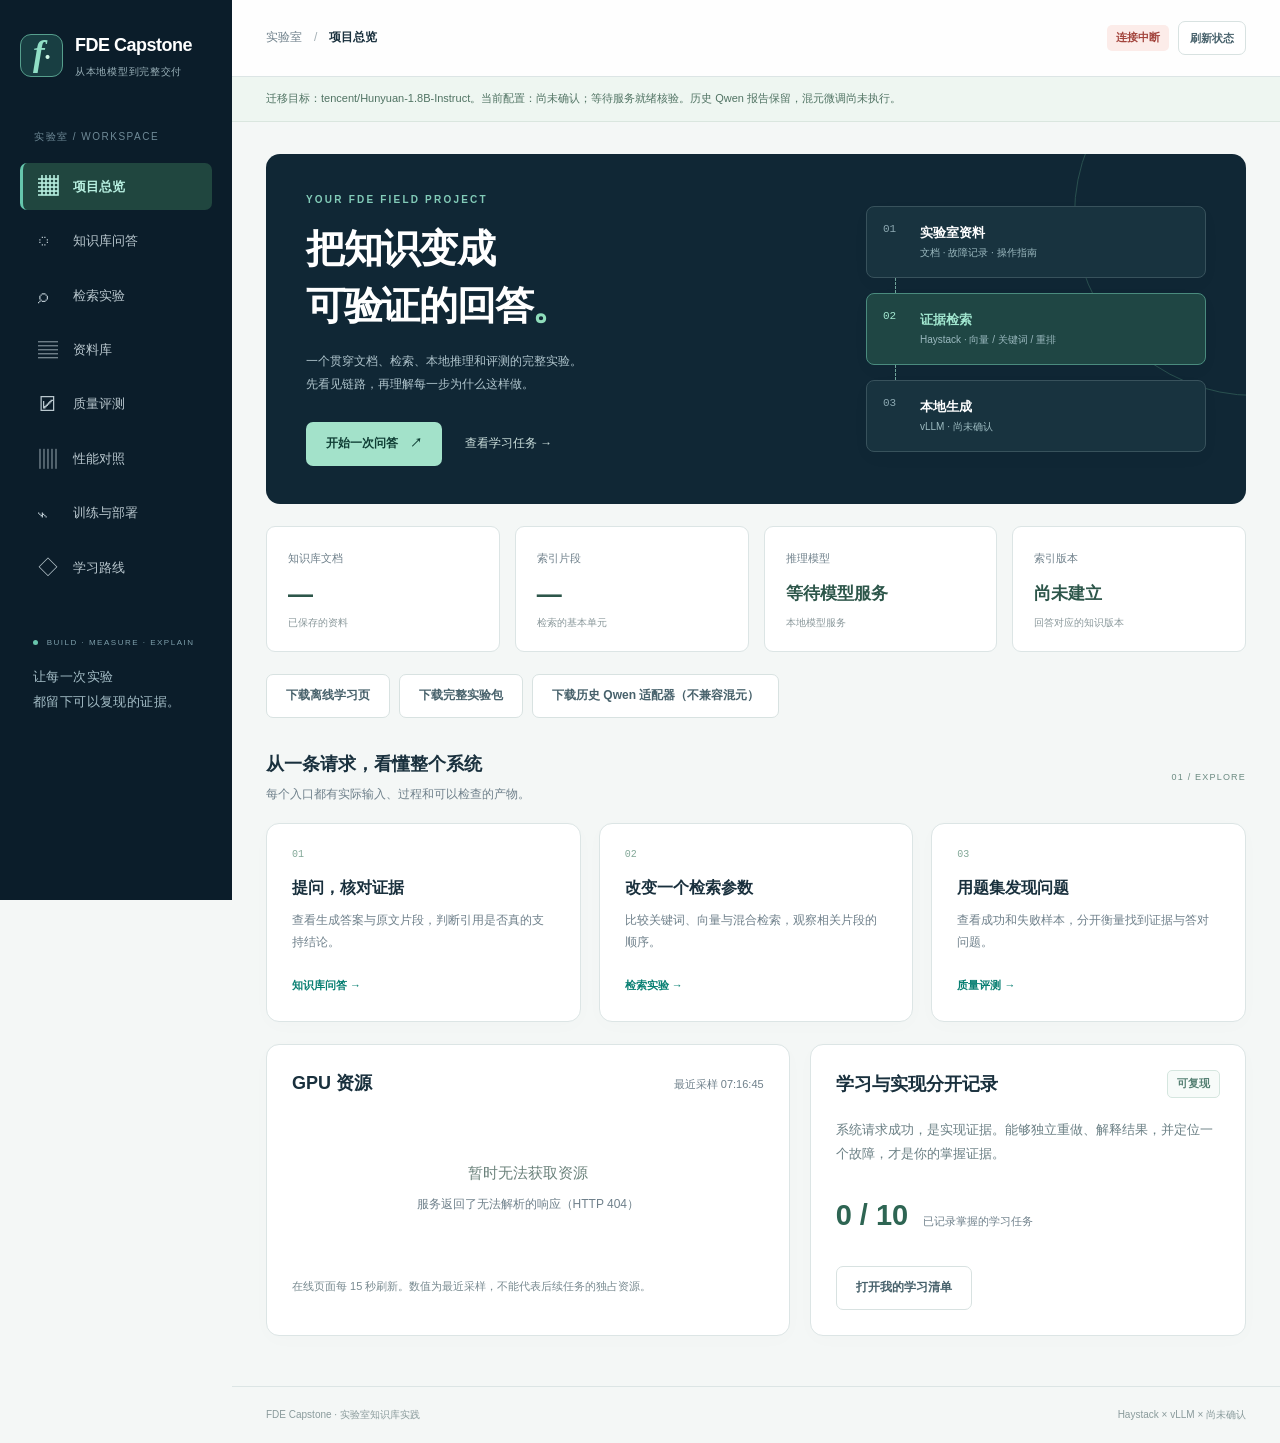
==== web/index.html @ 10b070ad "Add Hunyuan FDE learning lab, offline demo and CPU checks" ====
<!doctype html>
<html lang="zh-CN">
<head>
  <meta charset="utf-8">
  <meta name="viewport" content="width=device-width, initial-scale=1">
  <meta name="theme-color" content="#102735">
  <meta name="description" content="围绕实验室知识库，完成检索、推理、评测与交付的 FDE 实践工作台。">
  <title>FDE Capstone · 实验室知识库</title>
  <link rel="stylesheet" href="styles.css">
</head>
<body>
  <a class="skip-link" href="#main">跳转到内容</a>
  <aside class="sidebar">
    <a class="brand" href="#overview" aria-label="FDE Capstone 首页"><span class="brand-mark">f<span>·</span></span><span>FDE Capstone<small>从本地模型到完整交付</small></span></a>
    <div class="nav-caption">实验室 / WORKSPACE</div>
    <nav aria-label="主导航">
      <a href="#overview" data-view="overview"><span aria-hidden="true">▦</span>项目总览</a>
      <a href="#ask" data-view="ask"><span aria-hidden="true">◌</span>知识库问答</a>
      <a href="#retrieve" data-view="retrieve"><span aria-hidden="true">⌕</span>检索实验</a>
      <a href="#documents" data-view="documents"><span aria-hidden="true">▤</span>资料库</a>
      <a href="#evaluation" data-view="evaluation"><span aria-hidden="true">☑</span>质量评测</a>
      <a href="#performance" data-view="performance"><span aria-hidden="true">▥</span>性能对照</a>
      <a href="#training" data-view="training"><span aria-hidden="true">⌁</span>训练与部署</a>
      <a href="#learn" data-view="learn"><span aria-hidden="true">◇</span>学习路线</a>
    </nav>
    <div class="sidebar-note"><span class="small-dot"></span> BUILD · MEASURE · EXPLAIN<p>让每一次实验<br>都留下可以复现的证据。</p></div>
    
  </aside>
  <div class="shell">
    <header class="topbar"><div><span class="muted">实验室</span><span class="divider">/</span><strong id="page-name">项目总览</strong></div><div class="top-actions"><span id="connection-status" class="badge neutral">正在连接</span><button id="refresh-status" class="button small secondary" type="button">刷新状态</button></div></header>
    <div id="offline-banner" class="offline-banner" hidden>公开教学演示 · 可阅读课程、17份资料和50道评测题；示例问答为教学构造。真实GPU实验需在自己的服务器部署。</div>
    <div id="migration-notice" class="migration-banner" role="note">在线模型迁移目标：腾讯混元 1.8B。当前加载状态以服务器采样为准；公开包仅保留历史 Qwen 源码，混元微调尚未执行。</div>
    <div id="global-message" class="global-message" role="status" hidden></div>
    <main id="main" tabindex="-1">
      <section class="view" id="view-overview" aria-labelledby="overview-title">
        <div class="hero"><div><div class="eyebrow">YOUR FDE FIELD PROJECT</div><h1 id="overview-title">把知识变成<br>可验证的回答<span>。</span></h1><p>一个贯穿文档、检索、本地推理和评测的完整实验。<br>先看见链路，再理解每一步为什么这样做。</p><div class="hero-actions"><a class="button light" href="#ask">开始一次问答 <span>↗</span></a><a href="#learn" class="text-link">查看学习任务 →</a></div></div><div class="pipeline-art" aria-label="文档经过检索、模型生成得到带引用的回答"><div class="pipeline-node"><span>01</span><b>实验室资料</b><small>文档 · 故障记录 · 操作指南</small></div><div class="pipeline-line"></div><div class="pipeline-node active"><span>02</span><b>证据检索</b><small>Haystack · 向量 / 关键词 / 重排</small></div><div class="pipeline-line"></div><div class="pipeline-node"><span>03</span><b>本地生成</b><small id="pipeline-model-name">vLLM · 当前模型以采样为准</small></div></div></div>
        <div id="overview-metrics" class="metrics four"></div><div class="button-row" data-online-downloads><a class="button secondary" href="/api/download/offline">下载离线学习页</a><a class="button secondary" href="/api/download/package">下载完整实验包</a><a class="button secondary" href="/api/download/adapter">下载历史 Qwen 适配器（不兼容混元）</a></div>
        <div class="section-heading"><div><h2>从一条请求，看懂整个系统</h2><p>每个入口都有实际输入、过程和可以检查的产物。</p></div><span class="mono-label">01 / EXPLORE</span></div>
        <div class="feature-grid"><a class="card feature" href="#ask"><span class="feature-index">01</span><h3>提问，核对证据</h3><p>查看生成答案与原文片段，判断引用是否真的支持结论。</p><span class="card-link">知识库问答 →</span></a><a class="card feature" href="#retrieve"><span class="feature-index">02</span><h3>改变一个检索参数</h3><p>比较关键词、向量与混合检索，观察相关片段的顺序。</p><span class="card-link">检索实验 →</span></a><a class="card feature" href="#evaluation"><span class="feature-index">03</span><h3>用题集发现问题</h3><p>查看成功和失败样本，分开衡量找到证据与答对问题。</p><span class="card-link">质量评测 →</span></a></div>
        <div class="two-columns overview-bottom"><section class="card"><div class="card-heading"><h2>GPU 资源</h2><span id="gpu-sampled" class="subtle">等待采样</span></div><div id="gpu-list" class="gpu-list"></div><p class="footnote">在线页面每 15 秒刷新。数值为最近采样，不能代表后续任务的独占资源。</p></section><section class="card"><div class="card-heading"><h2>学习与实现分开记录</h2><span class="badge outline">可复现</span></div><p class="body-copy">系统请求成功，是实现证据。能够独立重做、解释结果，并定位一个故障，才是你的掌握证据。</p><div class="learning-summary"><strong id="learning-completed">0 / 10</strong><span>已记录掌握的学习任务</span></div><a href="#learn" class="button secondary">打开我的学习清单</a></section></div>
      </section>
      <section class="view" id="view-ask" hidden aria-labelledby="ask-title"><div class="page-intro"><div class="eyebrow">GROUNDED ANSWERS</div><h1 id="ask-title">让回答有据可查</h1><p>从实验室资料中检索证据，再调用本地模型。阅读答案时，一起核对它引用的原文。</p></div><div class="workspace-grid"><section class="card"><h2>配置问题</h2><form id="ask-form"><label for="ask-question">你想了解什么？</label><textarea id="ask-question" rows="6" maxlength="600" required>怎么判断一次 CUDA 显存不足，应该先检查什么？</textarea><div class="field-row"><div><label for="ask-mode">检索方式</label><select id="ask-mode"><option value="hybrid">混合检索</option><option value="dense">向量检索</option><option value="bm25">关键词 BM25</option></select></div><div><label for="ask-top-k">返回片段数</label><input id="ask-top-k" type="number" min="1" max="8" value="5" required></div></div><label class="check-row"><input id="ask-rerank" type="checkbox">启用重排</label><label class="check-row"><input id="ask-structured" type="checkbox" checked>结构化输出约束（默认开启）</label><p class="footnote">约束 JSON 结构，并明确 supported 表示有资料依据。格式有效仍需核查答案内容。</p><button class="button primary full" type="submit" data-online>检索并生成回答</button><p id="ask-message" class="form-message" role="status"></p></form><div class="hint"><b>观察什么</b><p>资料是否包含答案？引用是否支持结论？没有依据的问题，模型有没有明确说明？</p></div><div class="card-heading history-heading"><h3>最近的问答</h3><button id="refresh-history" class="button small secondary" type="button">刷新</button></div><div id="history-list" class="history-list"></div></section><section class="card result-card"><div class="card-heading"><h2>回答与证据</h2><span class="mono-label">ACTUAL RESPONSE</span></div><div id="ask-result" aria-live="polite"><div class="empty-state"><span>◌</span><h3>从一个问题开始</h3><p>结果会保留回答、引用片段、模型用量与本次索引版本。</p></div></div></section></div></section>
      <section class="view" id="view-retrieve" hidden aria-labelledby="retrieve-title"><div class="page-intro"><div class="eyebrow">RETRIEVAL WORKSPACE</div><h1 id="retrieve-title">找到答案之前，先找到证据</h1><p>固定一个问题，只改变一种检索配置。结果会留在本页，方便逐组比较。</p></div><section class="card"><form id="retrieve-form"><label for="retrieve-question">固定测试问题</label><textarea id="retrieve-question" rows="2" maxlength="600" required>模型返回 429 时，如何判断是否是并发限制？</textarea><div class="retrieval-controls"><div><label for="retrieve-mode">检索方式</label><select id="retrieve-mode"><option value="bm25">关键词 BM25</option><option value="dense">向量检索</option><option value="hybrid" selected>混合检索</option></select></div><div><label for="retrieve-top-k">返回片段数</label><input id="retrieve-top-k" type="number" min="1" max="8" value="5" required></div><label class="check-row"><input id="retrieve-rerank" type="checkbox">启用重排</label><button class="button primary" type="submit" data-online>运行一次检索</button></div><p id="retrieve-message" class="form-message" role="status"></p></form></section><div class="section-heading"><div><h2>本页对照记录</h2><p>不同检索器的分数含义可能不同，请优先比较相关性和排序。</p></div><button id="clear-retrieval" class="button secondary small" type="button">清空本页</button></div><div id="retrieval-results" class="retrieval-results"><div class="empty-state card"><h3>还没有检索记录</h3><p>试着分别运行 BM25、向量和混合检索。</p></div></div></section>
      <section class="view" id="view-documents" hidden aria-labelledby="documents-title"><div class="page-intro"><div class="eyebrow">KNOWLEDGE SOURCE</div><h1 id="documents-title">管理回答的知识来源</h1><p>保存资料后重建索引，新的内容才会进入检索。每次更新都应保留一组回归问题。</p></div><div class="workspace-grid"><section class="card"><div class="card-heading"><h2>资料列表</h2><button id="refresh-documents" class="button small secondary" type="button">刷新</button></div><div id="document-list" class="document-list"></div></section><section class="card"><h2>新增 Markdown 文档</h2><form id="document-form"><label for="document-file">从本机选择 Markdown / 文本文件</label><input id="document-file" type="file" accept=".md,.txt,text/plain,text/markdown"><label for="document-name">文件名</label><input id="document-name" placeholder="my-troubleshooting.md" pattern="[A-Za-z0-9_.-]+\.(md|txt)" required maxlength="104"><label for="document-text">资料内容</label><textarea id="document-text" rows="12" required maxlength="100000" placeholder="# 文档标题&#10;&#10;写清楚适用范围、步骤和可核对的依据。"></textarea><div class="button-row"><button class="button primary" type="submit" data-online>保存文档</button><button id="reindex" class="button secondary" type="button" data-online>重建索引</button></div><p id="document-message" class="form-message" role="status"></p></form><p class="footnote">同名文件不会覆盖。请使用新的版本文件名保存实验变体，保留原始资料作为对照。</p></section></div></section>
      <section class="view" id="view-evaluation" hidden aria-labelledby="evaluation-title"><div class="page-intro"><div class="eyebrow">EVIDENCE BEFORE CONCLUSIONS</div><h1 id="evaluation-title">一次成功，不等于一直答对</h1><p>固定题集检查检索、引用和回答。自动检查帮助定位问题，语义正确性仍需逐题阅读。</p></div><section class="card"><form id="evaluation-form"><div class="retrieval-controls"><div><label for="evaluation-split">题集</label><select id="evaluation-split"><option value="dev">开发集 · 调整配置</option><option value="test">测试集 · 最后验收</option><option value="all">全部题目</option></select></div><div><label for="evaluation-limit">本次最多题数</label><input id="evaluation-limit" type="number" min="1" max="50" value="5" required></div><button class="button primary" type="submit" data-online>开始真实评测</button><button id="cancel-evaluation" class="button secondary" type="button" hidden data-online>停止后续题目</button><button id="load-questions" class="button secondary" type="button">查看题集</button></div><p class="footnote">默认使用混合检索，关闭重排；开启重排需先做对照。用开发集调参数，测试集留作独立验收。</p><p id="evaluation-message" class="form-message" role="status"></p></form><div id="evaluation-progress" hidden><div class="progress-caption"><strong id="evaluation-progress-text">正在准备</strong><span id="evaluation-progress-count"></span></div><progress id="evaluation-progress-bar" max="1" value="0"></progress></div></section><div id="evaluation-result"></div><section id="questions-panel" class="card questions-panel" hidden><div class="card-heading"><h2>固定评测题集</h2><span id="question-count" class="badge neutral"></span></div><div id="questions-list"></div></section></section>
      <section class="view" id="view-performance" hidden aria-labelledby="performance-title"><div class="page-intro"><div class="eyebrow">MEASURE THE SYSTEM</div><h1 id="performance-title">从真实记录理解性能</h1><p>公开包不包含原始性能报告。自行运行后再保存报告，不能把 Qwen 结果当作混元性能。每份报告先核对模型、日期、精度和请求配置，再解释延迟、吞吐与显存。</p></div><div class="performance-explainer"><article class="card"><span class="mono-label">LATENCY</span><h3>首 token 延迟</h3><p>从提交请求到看到第一个生成片段。客户端与模型内部的计时范围要分开。</p></article><article class="card"><span class="mono-label">THROUGHPUT</span><h3>吞吐与并发</h3><p>并发增加可能提高总吞吐，也可能带来排队、失败与单请求变慢。</p></article><article class="card"><span class="mono-label">QUALITY</span><h3>同一条件再比较</h3><p>模型、输入、生成参数、实际 token 和服务器负载都会影响结论。</p></article></div><section class="card"><div class="card-heading"><h2>实际实验与验收证据</h2><div class="button-row"><button id="refresh-evidence" class="button secondary small" type="button">刷新记录</button><button id="export-records" class="button secondary small" type="button">导出项目记录</button></div></div><p class="footnote">此处读取服务器保存的实际报告；没有记录时保持空白。报告中的失败和未执行项一同保留。</p><div id="evidence-list"></div></section></section>
      <section class="view" id="view-training" hidden aria-labelledby="training-title"><div class="page-intro"><div class="eyebrow">TRAIN · SAVE · SERVE</div><h1 id="training-title">训练带来的改变，经得起复验吗？</h1><p>公开版保留历史 Qwen 训练源码与合成数据，不包含原始训练曲线、权重和运行记录。当前在线入口使用基座推理；混元微调尚未执行。</p></div><div class="training-flow card"><span><b>01</b>统一精度的基线</span><i>→</i><span><b>02</b>更新 LoRA 参数</span><i>→</i><span><b>03</b>保存与独立重载</span><i>→</i><span><b>04</b>vLLM 请求验证</span></div><div class="section-heading"><div><h2>工单四分类 · 历史 Qwen 训练实验</h2><p>合成教学任务；训练、验证、测试的模板家庭分离，底层故障信号仍共享。</p></div><button id="refresh-training" class="button secondary small" type="button">刷新训练证据</button></div><section class="card"><h2>让已部署的模型处理一条新工单</h2><p class="footnote">公开包不提供已验证的分类分数。复现时分别保存基线与训练结果，不把训练损失下降等同于准确率提高。当前只测试在线基座，旧 incident-triage 适配器不兼容混元。</p><form id="triage-form"><label for="triage-text">故障描述</label><textarea id="triage-text" maxlength="600" rows="3" required>启动服务时报 Address already in use，端口已经被占用。</textarea><p id="triage-compatibility" class="footnote">只允许当前基座；混元微调尚未执行。</p><label for="triage-model">请求哪个模型</label><select id="triage-model"><option value="base" selected>当前在线基座（等待读取模型）</option><option value="incident-triage" disabled>历史 Qwen 适配器 · 不兼容混元</option></select><button class="button primary" type="submit" data-online>发送真实工单请求</button><p class="footnote">只覆盖四类合成故障。输出是建议标签，不会执行命令；陌生故障可能被错误归类。</p><p id="triage-message" class="form-message" role="status"></p></form><div id="triage-result"></div></section><div id="training-reports"><div class="empty-state card"><h3>等待读取训练证据</h3><p>只有服务器已保存的曲线和测试结果会在这里出现。</p></div></div><section class="card training-reading"><h2>用这些记录学会什么</h2><div class="performance-explainer"><article><h3>先区分损失与正确率</h3><p>训练损失来自当前批次，验证损失来自独立验证集。四分类规则通过率只覆盖约定标签，不能代表通用回答能力。</p></article><article><h3>再验证产物能否复用</h3><p>重载使用新进程加载基础模型和适配器。检查测试结果是否一致，以及服务实际列出的模型和返回值。</p></article><article><h3>最后解释部署差异</h3><p>NF4 训练环境与服务环境可能采用不同精度。将训练后重载验证与 vLLM 服务冒烟验证分别记录。</p></article></div><div class="button-row"><a class="button secondary" href="#learn">记录我的掌握证据</a></div><p class="footnote">本页仅在自行部署并保存报告后展示真实产物；适配器不能直接加载到混元。历史脚本需匹配 Qwen 基座与独立训练环境才可重跑。离线查看不会重新训练。</p></section></section>
      <section class="view" id="view-learn" hidden aria-labelledby="learn-title"><div class="page-intro"><div class="eyebrow">LEARN BY REPRODUCING</div><h1 id="learn-title">把项目变成你的能力</h1><p>每次只做一个实验。先预测，再运行，最后用自己的话解释结果。</p></div><div class="learning-toolbar card"><div><strong id="learning-progress-text">0 / 10 项已记录掌握</strong><p class="footnote">勾选代表你的自我记录。进度只保存在当前浏览器，换设备前请导出。</p></div><div class="button-row"><button id="export-learning" class="button secondary" type="button">导出学习记录</button><label class="button secondary import-label">导入记录<input id="import-learning" type="file" accept="application/json,.json" hidden></label></div></div><div id="lesson-list"></div></section>
    </main>
    <footer><span>FDE Capstone · 实验室知识库实践</span><span id="footer-mode">Haystack × vLLM × 当前模型</span></footer>
  </div>
  <script src="lessons.js"></script>
  <script src="app.js"></script>
</body>
</html>
---- web/styles.css ----
:root{color-scheme:light;--navy:#102735;--navy-dark:#0b1d2a;--ink:#19303d;--muted:#6f808b;--green:#087f72;--green-light:#e6f4ef;--line:#dce5e5;--canvas:#f4f7f6;--white:#fff;--amber:#a36222;--red:#ac3f3a;--radius:13px;--shadow:0 4px 20px #12372a04;font-family:Inter,-apple-system,BlinkMacSystemFont,"Segoe UI","PingFang SC","Microsoft YaHei",sans-serif;font-size:14px;line-height:1.65}*{box-sizing:border-box}body{margin:0;color:var(--ink);background:var(--canvas)}a{color:inherit;text-decoration:none}button,input,textarea,select{font:inherit}button,a,input,select,textarea{touch-action:manipulation}button{cursor:pointer}button:disabled{cursor:wait;opacity:.55}button[data-online]:disabled{cursor:not-allowed}button:focus-visible,a:focus-visible,input:focus-visible,textarea:focus-visible,select:focus-visible,summary:focus-visible{outline:3px solid #4cb7a1;outline-offset:3px}h1,h2,h3,p{margin-top:0}h1{font-size:32px;line-height:1.4;letter-spacing:-.7px;margin-bottom:12px}h2{font-size:18px;margin-bottom:18px;line-height:1.5}h3{font-size:16px;line-height:1.5}p{line-height:1.85}small{font-size:12px}label{display:block;font-size:13px;font-weight:650;margin:17px 0 8px}input:not([type=checkbox]):not([type=file]),textarea,select{width:100%;border:1px solid #d4dfdf;background:#fbfdfc;color:var(--ink);border-radius:7px;padding:11px 12px;min-height:44px}textarea{resize:vertical;line-height:1.8}input[type=file]{width:100%;font-size:12px}input[type=checkbox]{accent-color:var(--green);width:17px;height:17px;flex:none}input[type=number]{min-width:0}pre{overflow:auto;max-height:520px;padding:18px;background:#142c3a;color:#d7ece7;border-radius:8px;font:12px/1.8 ui-monospace,SFMono-Regular,Consolas,monospace;white-space:pre-wrap;overflow-wrap:anywhere}code{font:12px/1.7 ui-monospace,SFMono-Regular,Consolas,monospace;overflow-wrap:anywhere}details{border-top:1px solid var(--line);padding-top:14px;margin-top:18px}summary{cursor:pointer;font-size:13px;font-weight:650;color:#456b60}table{border-collapse:collapse;width:100%;font-size:12px}th,td{border-bottom:1px solid var(--line);padding:11px;text-align:left;overflow-wrap:anywhere}th{color:var(--muted);font-weight:650;background:#f5f8f7}td{vertical-align:top}progress{appearance:none;width:100%;height:7px;display:block;border:none;border-radius:20px;background:#e8eeec;overflow:hidden}progress::-webkit-progress-bar{background:#e8eeec}progress::-webkit-progress-value{background:#5eae99}progress::-moz-progress-bar{background:#5eae99}[hidden]{display:none!important}.skip-link{position:fixed;top:-80px;left:10px;z-index:99;background:white;padding:12px}.skip-link:focus{top:10px}.sidebar{width:232px;position:fixed;inset:0 auto 0 0;background:var(--navy-dark);color:#b9c7ce;padding:31px 20px;display:flex;flex-direction:column;z-index:5}.brand{display:flex;gap:12px;align-items:center;color:white;font-size:18px;font-weight:800;letter-spacing:-.5px}.brand small{display:block;color:#9bb2ba;font-size:10px;font-weight:400;letter-spacing:.7px;margin-top:3px}.brand-mark{height:43px;width:43px;border-radius:11px;border:1px solid #569f8d;background:#183e42;font-size:35px;font-family:Georgia,serif;font-style:italic;line-height:38px;text-align:center;color:#91dfc6}.brand-mark span{color:#d1f6e6;font-size:25px}.nav-caption{font-size:10px;letter-spacing:1.5px;color:#708b98;margin:49px 14px 17px}nav{display:flex;flex-direction:column;gap:7px}nav a{padding:13px 15px;border-radius:7px;display:flex;gap:15px;align-items:center;font-size:13px;border-left:3px solid transparent;transition:background .15s}nav a:hover{background:#193441;color:white}nav a.active{background:#20463f;border-left-color:#65c6ac;color:#b6eedf;font-weight:650}nav a span{font-size:20px;width:20px;line-height:20px;font-family:Arial,sans-serif}.sidebar-note{margin:45px 13px 0;font-size:8px;letter-spacing:1.5px;color:#7d9eaa}.sidebar-note p{font-size:13px;letter-spacing:.4px;line-height:1.9;margin-top:16px;color:#a5bec7}.small-dot{display:inline-block;width:5px;height:5px;border-radius:50%;background:#69c6ad;margin-right:5px}.previous-lab{font-size:11px;margin-top:auto;padding:20px 12px 0;color:#91b5bd}.shell{margin-left:232px;min-height:100vh;display:flex;flex-direction:column}.topbar{height:77px;background:#ffffffdf;border-bottom:1px solid var(--line);padding:0 34px;display:flex;justify-content:space-between;align-items:center;font-size:12px;gap:12px}.divider{margin:0 12px;color:#a3afb4}.top-actions,.button-row{display:flex;align-items:center;gap:9px;flex-wrap:wrap}.badge{display:inline-flex;align-items:center;gap:5px;padding:4px 9px;border-radius:5px;font-size:11px;line-height:1.6;font-weight:600;white-space:normal}.badge.success{color:#007e70;background:#e6f5f0}.badge.neutral{color:#6a7d85;background:#edf2f2}.badge.warning{color:#996026;background:#fff2df}.badge.error{color:#a3453d;background:#fcece9}.badge.outline{color:#578174;border:1px solid #d5e6df;background:#f7fbf9}.muted,.subtle{color:var(--muted)}.subtle{font-size:11px}main{padding:32px 34px 50px;max-width:1510px;width:100%;margin:0 auto;flex:1;outline:none}.hero{border-radius:14px;background:var(--navy);color:white;padding:38px 40px;display:grid;grid-template-columns:1.3fr 1fr;align-items:center;gap:35px;overflow:hidden;position:relative}.hero:after{content:"";position:absolute;width:360px;height:360px;border:1px solid #29504f;border-radius:50%;right:-190px;top:-120px;pointer-events:none}.eyebrow{color:var(--green);font-weight:700;letter-spacing:2.2px;font-size:10px;margin-bottom:13px}.hero .eyebrow{color:#82cbb8}.hero h1{font-size:39px;line-height:1.45;letter-spacing:-1.3px;margin:0 0 16px}.hero h1 span{color:#8fddbb}.hero p{font-size:12px;color:#b0c5cd;line-height:1.9;margin:0}.hero-actions{display:flex;align-items:center;gap:23px;margin-top:26px;flex-wrap:wrap}.button{display:inline-flex;align-items:center;justify-content:center;gap:12px;border:1px solid transparent;border-radius:7px;padding:11px 19px;font-weight:650;font-size:12px;line-height:1.65;min-height:42px;transition:filter .15s}.button:hover{filter:brightness(.97)}.button.primary{background:var(--green);color:white}.button.light{background:#a3e2ca;color:#103e35}.button.secondary{background:white;border-color:#d8e2e1;color:#47616b}.button.small{padding:7px 11px;min-height:34px;font-size:11px}.button.full{width:100%;margin-top:15px}.text-link{color:#cbdfdc;font-size:12px}.pipeline-art{max-width:340px;width:100%;justify-self:end;position:relative;z-index:1}.pipeline-node{position:relative;padding:15px 16px 15px 53px;border:1px solid #38525c;border-radius:8px;background:#18333f;box-shadow:0 6px 20px #00000006}.pipeline-node span{position:absolute;left:16px;top:16px;font:11px ui-monospace,monospace;color:#8ca8b1}.pipeline-node b{display:block;font-size:13px;font-weight:600}.pipeline-node small{display:block;font-size:10px;color:#9bb9bf;margin-top:2px}.pipeline-node.active{background:#1f4644;border-color:#4a8b7e}.pipeline-node.active b,.pipeline-node.active span{color:#a1e6cf}.pipeline-line{height:15px;border-left:1px dashed #70a59b;margin-left:29px}.metrics{display:grid;gap:15px;margin:22px 0}.metrics.four{grid-template-columns:repeat(4,minmax(0,1fr))}.metric{background:white;border:1px solid var(--line);border-radius:9px;padding:19px 21px;min-width:0}.metric .metric-label{font-size:11px;color:var(--muted)}.metric .metric-value{display:block;font-size:25px;font-weight:650;letter-spacing:-.8px;line-height:1.3;margin:9px 0 5px;color:#2d564a;overflow-wrap:anywhere}.metric .metric-value.compact{font-size:17px;line-height:1.9;letter-spacing:0}.metric small{font-size:10px;color:#8a989b;display:block}.section-heading{display:flex;justify-content:space-between;align-items:center;gap:20px;margin:33px 0 18px}.section-heading h2{margin:0 0 5px}.section-heading p{font-size:12px;color:var(--muted);margin:0}.mono-label{color:#6c8b82;font-size:9px;letter-spacing:1.2px;white-space:nowrap}.feature-grid{display:grid;grid-template-columns:repeat(3,minmax(0,1fr));gap:18px}.card{background:white;border:1px solid var(--line);border-radius:var(--radius);padding:25px;box-shadow:var(--shadow);min-width:0}.card-heading{display:flex;align-items:center;justify-content:space-between;gap:10px;margin-bottom:20px}.card-heading h2,.card-heading h3{margin:0}.feature{display:block;transition:border-color .2s,transform .2s}.feature:hover{border-color:#80b7a7;transform:translateY(-2px)}.feature-index{display:block;color:#83a898;font:10px ui-monospace,monospace;margin-bottom:16px}.feature h3{margin-bottom:9px}.feature p{font-size:12px;color:var(--muted);margin-bottom:20px}.card-link{font-size:11px;color:var(--green);font-weight:600}.two-columns{display:grid;grid-template-columns:1.2fr 1fr;gap:20px}.overview-bottom{margin-top:22px}.body-copy{font-size:13px;color:#6a7f84}.learning-summary{display:flex;align-items:baseline;gap:15px;margin:26px 0}.learning-summary strong{font-size:29px;color:#2e6553}.learning-summary span{font-size:11px;color:var(--muted)}.gpu-item+.gpu-item{border-top:1px solid var(--line);margin-top:21px;padding-top:21px}.gpu-item h3{font-size:12px;margin:0 0 12px;display:flex;align-items:center;gap:10px}.gpu-item .gpu-index{font:10px ui-monospace,monospace;color:#477f70;background:#edf6f2;padding:7px;border-radius:5px}.gpu-meta{display:flex;justify-content:space-between;font-size:10px;color:#6c8480;margin:8px 0 5px;gap:8px}.gpu-bar{height:5px;border-radius:20px;background:#e5eeea;overflow:hidden}.gpu-bar span{display:block;height:100%;background:#69b39d;border-radius:20px}.footnote{font-size:11px;color:#788a90;line-height:1.85;margin:16px 0 0}.page-intro{margin-bottom:26px}.page-intro p{font-size:13px;color:var(--muted);margin-bottom:0}.workspace-grid{display:grid;grid-template-columns:minmax(285px,.82fr) minmax(350px,1.3fr);gap:22px;align-items:start}.field-row{display:grid;grid-template-columns:1.2fr 1fr;gap:15px}.check-row{display:flex;align-items:center;gap:8px;font-weight:500;color:#56716b;margin-top:19px;font-size:12px}.form-message{font-size:12px;color:var(--green);margin:12px 0 0;min-height:20px;overflow-wrap:anywhere}.form-message.error{color:var(--red)}.hint{border-top:1px solid var(--line);margin-top:24px;padding-top:23px}.hint b{font-size:12px}.hint p{font-size:11px;color:var(--muted);margin:8px 0 0}.empty-state{text-align:center;color:var(--muted);padding:45px 15px}.empty-state>span{font-size:42px;color:#9fbcaf;display:block;margin-bottom:15px}.empty-state h3{font-size:15px;font-weight:550;color:#6b827b;margin-bottom:8px}.empty-state p{font-size:12px;max-width:350px;margin:0 auto}.result-card{min-height:500px}.answer-text{white-space:pre-wrap;overflow-wrap:anywhere;font-size:14px;line-height:2;margin:22px 0}.answer-meta{display:flex;gap:7px;flex-wrap:wrap;margin:12px 0}.metrics.result-metrics{grid-template-columns:repeat(2,minmax(0,1fr));gap:10px;margin:20px 0}.result-metrics .metric{background:#f5f8f6;padding:14px;border-radius:6px}.result-metrics .metric-value{font-size:20px}.result-metrics .metric-label{font-size:10px}.citation-card{margin-top:12px;background:#f8faf9;border:1px solid #e2e9e6;border-radius:8px;padding:16px}.citation-heading{display:flex;align-items:center;justify-content:space-between;gap:12px;font-size:12px;margin-bottom:8px;flex-wrap:wrap}.citation-number{color:var(--green);font-weight:650;margin-right:6px}.citation-text{white-space:pre-wrap;overflow-wrap:anywhere;font-size:12px;color:#526b76;line-height:1.9;max-height:260px;overflow:auto;margin:0}.citation-source{font-size:10px;color:#81928e;overflow-wrap:anywhere}.history-heading{margin:25px 0 10px}.history-list{display:flex;flex-direction:column;gap:6px;max-height:280px;overflow:auto}.history-item{border:1px solid #e4eae8;background:#fbfcfb;padding:10px;border-radius:6px;text-align:left;font-size:11px;color:#59736b}.history-item time{display:block;color:#99a6a5;font-size:9px;margin-top:4px}.retrieval-controls{display:grid;grid-template-columns:1.2fr .65fr 1fr auto;gap:18px;align-items:end}.retrieval-controls .check-row{margin-bottom:12px}.retrieval-results{display:grid;grid-template-columns:repeat(2,minmax(0,1fr));gap:18px}.retrieval-run>p{font-size:12px;color:#71817f;overflow-wrap:anywhere}.retrieval-run .card-heading{margin-bottom:12px}.document-list{display:flex;flex-direction:column;gap:9px;max-height:620px;overflow:auto}.document-item{border:1px solid var(--line);padding:13px 14px;border-radius:7px;text-align:left;background:#fcfdfc;font-size:12px;color:var(--ink);overflow-wrap:anywhere}.document-item:hover{border-color:#74ac98}.document-item small{display:block;color:#849691;font-size:10px;margin-top:3px}.document-item.selected{background:#edf8f3;border-color:#79b29f}.progress-caption{display:flex;justify-content:space-between;gap:15px;font-size:12px;margin:18px 0 9px}.questions-panel{margin-top:24px}.question-row{padding:14px 0;border-bottom:1px solid var(--line);font-size:12px}.question-row p{margin:7px 0}.question-row summary{font-size:11px}.evaluation-summary{margin:22px 0}.evaluation-item{margin-bottom:15px}.evaluation-answer{white-space:pre-wrap;font-size:13px;line-height:1.9;overflow-wrap:anywhere}.evaluation-expected{background:#f2f7f3;border-radius:6px;padding:13px;font-size:12px;color:#527466}.performance-explainer{display:grid;grid-template-columns:repeat(3,minmax(0,1fr));gap:18px;margin-bottom:24px}.performance-explainer h3{margin:10px 0}.performance-explainer p{font-size:12px;color:var(--muted);margin-bottom:0}.evidence-item{border:1px solid var(--line);border-radius:8px;margin-top:13px;padding:18px}.evidence-item h3{font-size:13px;overflow-wrap:anywhere}.evidence-item details{margin-top:13px}.table-scroll{overflow:auto;width:100%;margin-top:14px}.evidence-note{font-size:11px;color:var(--muted)}.learning-toolbar{display:flex;justify-content:space-between;align-items:center;gap:20px;margin-bottom:22px}.learning-toolbar .footnote{margin-top:5px}.import-label{margin:0;font-weight:650;cursor:pointer}.lesson{margin-bottom:14px;padding:0;overflow:hidden}.lesson>summary{color:var(--ink);padding:23px 25px;display:flex;align-items:center;gap:18px;list-style:none}.lesson>summary::-webkit-details-marker{display:none}.lesson-number{font:12px ui-monospace,monospace;color:#58917c;background:#ecf6f0;border-radius:6px;padding:9px}.lesson-heading{flex:1}.lesson-heading strong{display:block;font-size:15px}.lesson-heading small{display:block;font-size:11px;color:var(--muted);margin-top:4px;font-weight:400}.lesson-chevron{font-size:21px;color:#78a08d}.lesson[open] .lesson-chevron{transform:rotate(45deg)}.lesson-body{padding:0 26px 25px;border-top:1px solid #f0f4f1}.lesson-section{padding-top:18px}.lesson-section h3{font-size:12px;color:#4c7565;margin-bottom:8px}.lesson-section p,.lesson-section li{font-size:13px;color:#566f78}.lesson-section ol{padding-left:21px}.lesson-answer{padding:14px 0 0}.mastery-box{background:#f3f8f4;padding:15px;border-radius:7px;margin-top:20px}.mastery-box textarea{min-height:80px;margin-top:10px;font-size:12px}.mastery-box label{margin-top:0}.mastery-box .footnote{margin-top:8px}.offline-banner{background:#fff3d8;color:#8c6027;padding:12px 34px;font-size:12px;border-bottom:1px solid #eddab3}.global-message{padding:12px 34px;background:#fcefeb;color:#964f42;font-size:12px;overflow-wrap:anywhere}footer{display:flex;justify-content:space-between;padding:20px 34px;border-top:1px solid var(--line);font-size:10px;color:#8a9b9c;gap:15px}.document-preview{white-space:pre-wrap;overflow-wrap:anywhere;font-size:12px;line-height:1.9;color:#4e6670;margin-top:15px;max-height:550px;overflow:auto}.busy{position:relative}.busy:after{content:"";display:inline-block;width:11px;height:11px;border:2px solid currentColor;border-right-color:transparent;border-radius:50%;animation:spin .7s linear infinite;margin-left:9px}@keyframes spin{to{transform:rotate(360deg)}}
@media(min-width:1500px){main{padding-top:38px}.hero{padding:43px 46px}.hero h1{font-size:44px}.pipeline-art{max-width:390px}.hero p{font-size:13px}}
@media(max-width:1150px){.sidebar{width:205px;padding:28px 14px}.shell{margin-left:205px}.brand{font-size:16px}.brand-mark{width:38px;height:38px}.hero{padding:28px;gap:22px}.hero h1{font-size:32px}.pipeline-node{padding-right:10px}.pipeline-node small{font-size:9px}main{padding:27px 24px 40px}.topbar{padding:0 24px}.card{padding:21px}.workspace-grid{grid-template-columns:minmax(255px,.85fr) minmax(300px,1.1fr)}.retrieval-controls{grid-template-columns:1fr .7fr 1fr}.retrieval-controls button{grid-column:auto}.feature-grid{gap:12px}.feature h3{font-size:14px}.metrics{gap:10px}.metric{padding:16px}.metric .metric-value.compact{font-size:14px}.two-columns{grid-template-columns:1fr 1fr}}
@media(max-width:950px){.sidebar{width:175px;padding:25px 11px}.shell{margin-left:175px}.brand{gap:8px;font-size:14px}.brand small{font-size:8px}.brand-mark{width:34px;height:37px;flex:none}.nav-caption{font-size:8px;margin:38px 10px 13px}nav a{font-size:12px;padding:12px 10px;gap:11px}.sidebar-note{margin-left:10px;font-size:7px}.hero{grid-template-columns:1fr}.hero h1 br{display:none}.hero h1{font-size:30px}.pipeline-art{display:flex;max-width:none;gap:8px;align-items:center;justify-self:stretch}.pipeline-node{flex:1;padding:11px 10px}.pipeline-node span{position:static;display:block;font-size:9px;margin-bottom:3px}.pipeline-node b{font-size:11px}.pipeline-node small{font-size:8px}.pipeline-line{height:0;width:10px;margin:0;border:0;border-top:1px dashed #70a59b;flex:none}.workspace-grid,.two-columns{grid-template-columns:1fr}.result-card{min-height:300px}.metrics.four{grid-template-columns:repeat(2,minmax(0,1fr))}.feature-grid{grid-template-columns:1fr}.feature{display:grid;grid-template-columns:27px 1fr;gap:0 10px}.feature-index{grid-row:1/4;margin:3px 0}.feature h3{margin-bottom:7px}.feature p{margin-bottom:12px}.performance-explainer{grid-template-columns:1fr}.performance-explainer .card{padding:20px}.retrieval-results{grid-template-columns:1fr}.learning-toolbar{align-items:flex-start;flex-direction:column}.lesson>summary{padding:20px}.lesson-body{padding:0 20px 22px}.previous-lab{padding-left:6px;font-size:10px}}
@media(max-width:650px){.sidebar{position:relative;inset:auto;width:100%;padding:17px 18px 0;display:block}.brand{font-size:17px;gap:10px}.brand small{font-size:9px}.brand-mark{width:37px;height:39px}.nav-caption,.sidebar-note,.previous-lab{display:none}nav{margin-top:18px;flex-direction:row;overflow-x:auto;gap:5px;padding-bottom:10px;scrollbar-width:thin}nav a{white-space:nowrap;padding:9px 12px;border-left:0;border-bottom:2px solid transparent;font-size:11px;gap:7px}nav a.active{border-bottom-color:#65c6ac}nav a span{font-size:15px;width:15px}.shell{margin-left:0}.topbar{height:62px;padding:0 18px;font-size:11px}.top-actions{gap:6px}.top-actions .badge{font-size:9px}.top-actions .button{padding:6px 8px;font-size:10px}.divider{margin:0 8px}main{padding:22px 17px 34px}.hero{padding:25px 22px;gap:27px;border-radius:10px}.hero h1{font-size:28px}.hero h1 br{display:block}.hero p{font-size:11px}.hero-actions{gap:15px;margin-top:22px}.hero .text-link{font-size:11px}.hero .button{font-size:11px;padding:10px 14px}.pipeline-node{padding:10px 8px}.pipeline-node small{display:none}.pipeline-node b{font-size:10px}.pipeline-line{width:5px}.metrics{margin:17px 0;gap:10px}.metric{padding:15px}.metric .metric-value{font-size:23px}.metric small{font-size:9px}.section-heading{margin-top:28px;gap:10px}.section-heading h2{font-size:17px}.section-heading p{font-size:11px}.mono-label{font-size:8px}.card{padding:21px 19px;border-radius:10px}.feature-grid{gap:12px}.page-intro{margin-bottom:20px}.page-intro h1{font-size:26px}.page-intro p{font-size:12px}.eyebrow{font-size:9px;letter-spacing:1.8px}.workspace-grid{gap:18px}.retrieval-controls{grid-template-columns:1fr 1fr;gap:8px 15px}.retrieval-controls .check-row{margin:17px 0 10px}.retrieval-controls button{margin-top:12px}.learning-summary{gap:10px}.learning-summary strong{font-size:27px}.learning-summary span{font-size:10px}.learning-toolbar{padding:20px}.learning-toolbar strong{font-size:13px}.learning-toolbar .button{font-size:11px;padding:9px 12px}.lesson>summary{gap:12px;padding:18px 16px}.lesson-heading strong{font-size:13px}.lesson-heading small{font-size:10px}.lesson-number{padding:7px;font-size:10px}.lesson-body{padding:0 16px 20px}.lesson-section p,.lesson-section li{font-size:12px}.global-message,.offline-banner{padding:12px 18px;font-size:11px}footer{padding:18px;flex-direction:column;gap:4px}.card-heading{flex-wrap:wrap}.badge{font-size:10px}.table-scroll{max-width:100%}.result-metrics .metric{padding:13px}.result-metrics .metric-value{font-size:18px}}
@media(prefers-reduced-motion:reduce){*,*:before,*:after{animation:none!important;transition:none!important;scroll-behavior:auto!important}}
.coverage-flow{display:flex;align-items:center;gap:8px;flex-wrap:wrap;margin:16px 0;color:#9ab1a6;font-size:12px}.evidence-chart{margin:18px 0 25px;padding:18px;border:1px solid #e1ebe5;border-radius:8px;background:#f8fbf9}.evidence-chart h3{margin:0;font-size:13px}.evidence-chart .footnote{margin:6px 0 17px}.chart-row{display:grid;grid-template-columns:150px 1fr 55px;gap:15px;align-items:center;margin:16px 0}.chart-label strong{display:block;font-size:11px;font-weight:600}.chart-label small{display:block;font-size:9px;color:#81968c;margin-top:3px}.chart-bar{height:12px;border-radius:4px;background:#e4eee7;overflow:hidden}.chart-bar span{display:block;height:100%;border-radius:4px;background:#5b9e86}.chart-value{font-size:12px;color:#467a65;text-align:right}@media(max-width:650px){.chart-row{grid-template-columns:1fr 50px;gap:7px}.chart-label{grid-column:1/3}.chart-label small{display:inline;margin-left:10px}.chart-label strong{display:inline}.evidence-chart{padding:15px}}
.training-flow{display:flex;align-items:center;justify-content:space-between;gap:12px;padding:22px 26px}.training-flow>span{font-size:12px;color:#547368}.training-flow b{color:#2f8d72;font:10px ui-monospace,monospace;margin-right:7px}.training-flow i{color:#9eb9ad;font-style:normal}.training-report,.deployment-report{margin-bottom:22px}.training-report .metrics{margin-top:22px}.training-report .metric{background:#f5f9f6}.training-reading{margin-top:22px}.training-reading .performance-explainer{margin-top:24px;gap:30px}.training-subtitle{margin-top:28px}.loss-chart{padding:16px 18px;border:1px solid #e2ebe5;border-radius:8px;background:#fbfdfb}.loss-chart svg{display:block;width:100%;height:auto;overflow:visible}.chart-legend{display:flex;gap:22px;justify-content:center;font-size:10px;flex-wrap:wrap}.train-legend{color:#198b77}.validation-legend{color:#b88742}.loss-chart .footnote{margin-top:13px}.answer-comparison{margin:28px 0}.ticket-prompt{font-size:13px;line-height:1.9;margin:18px 0 8px;overflow-wrap:anywhere}.comparison-columns{display:grid;grid-template-columns:1fr 1fr;gap:15px;margin-top:14px}.comparison-output{border:1px solid #e2e9e5;padding:17px;border-radius:8px;min-width:0}.comparison-output h3{font-size:12px;margin-bottom:9px}.comparison-output pre{font-size:11px;margin-bottom:0}.training-limitations{padding:18px;background:#f7f5ee;border-radius:8px;margin-top:22px;color:#806d49}.training-limitations strong{font-size:12px}.training-limitations p{font-size:11px;margin:7px 0 0;line-height:1.7}@media(max-width:1150px){.training-flow{flex-wrap:wrap;justify-content:flex-start;gap:14px}.training-report .metrics{grid-template-columns:repeat(2,minmax(0,1fr))}}@media(max-width:650px){.training-flow{padding:18px;display:grid;grid-template-columns:1fr 1fr;gap:15px}.training-flow i{display:none}.training-flow>span{font-size:11px}.comparison-columns{grid-template-columns:1fr}.loss-chart{padding:14px 8px}.chart-legend{gap:12px;font-size:9px}}
.migration-banner{padding:12px 34px;border-bottom:1px solid #dae6df;background:#eef6f1;color:#507363;font-size:11px;line-height:1.8}@media(max-width:650px){.migration-banner{padding:12px 18px}}
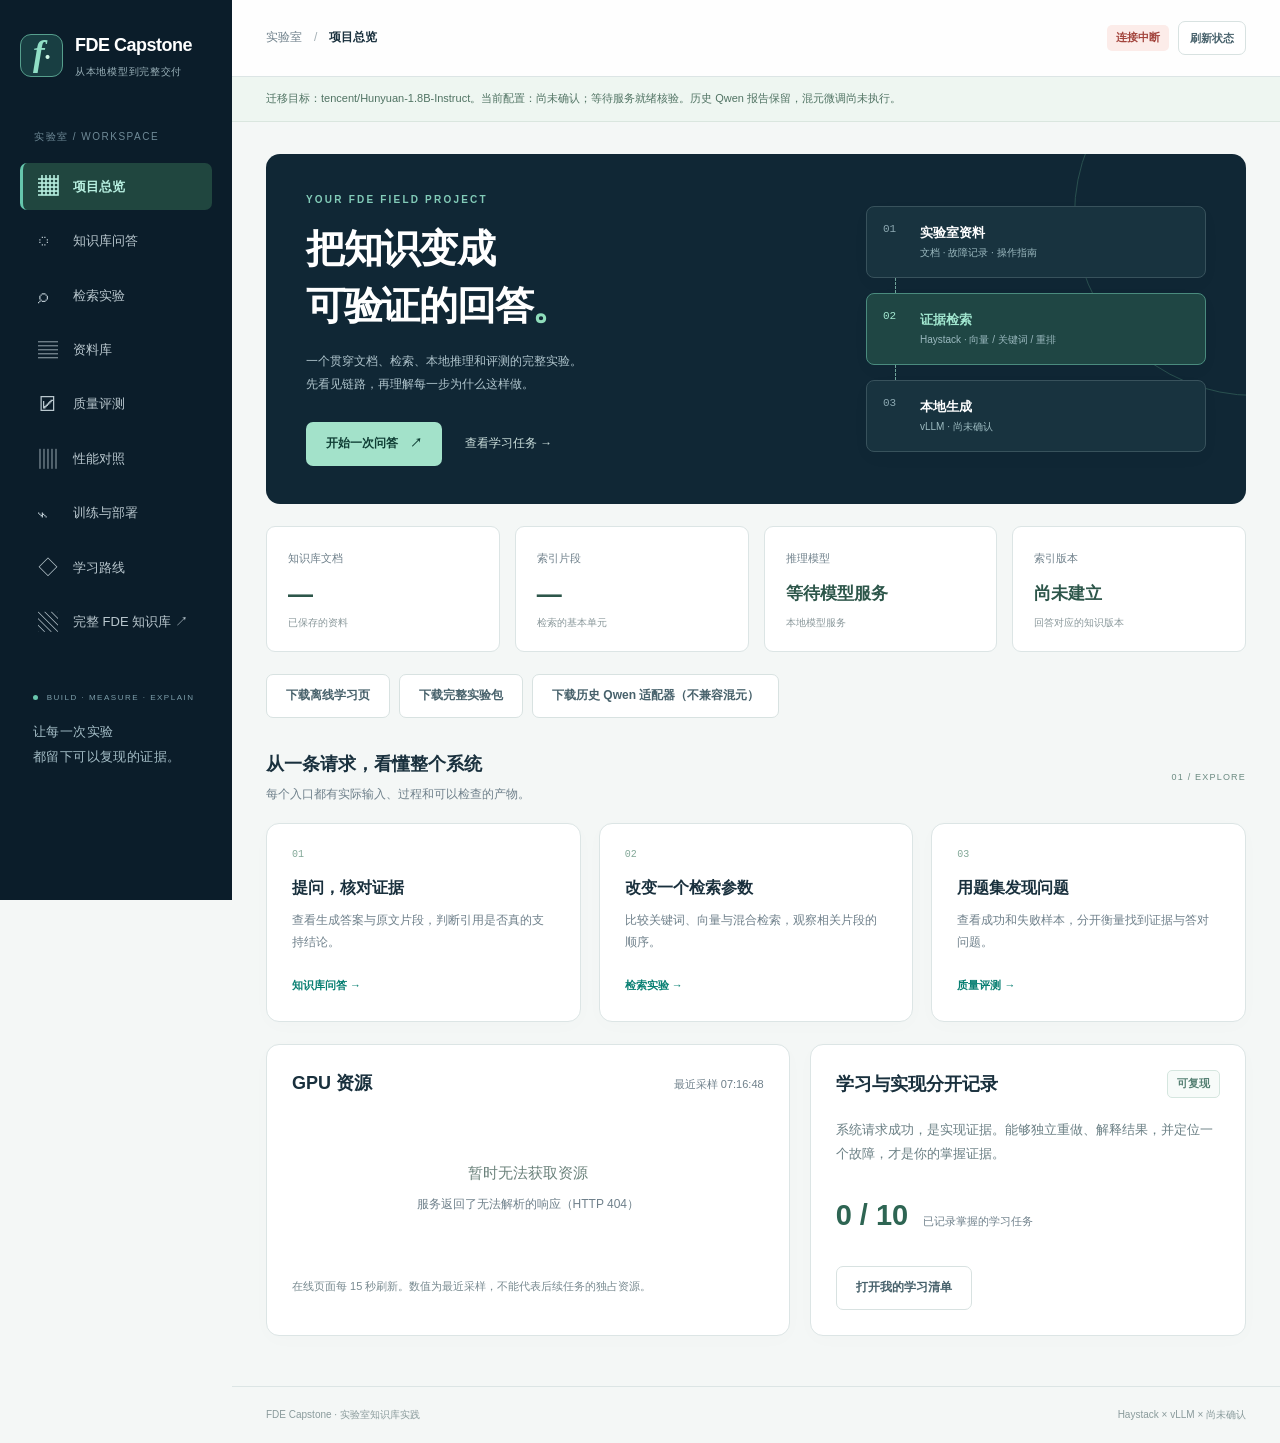
==== commit 8d9257bb: "Add a complete offline FDE curriculum with source research and CPU labs" ====
--- a/web/index.html
+++ b/web/index.html
@@ -22,6 +22,7 @@
       <a href="#performance" data-view="performance"><span aria-hidden="true">▥</span>性能对照</a>
       <a href="#training" data-view="training"><span aria-hidden="true">⌁</span>训练与部署</a>
       <a href="#learn" data-view="learn"><span aria-hidden="true">◇</span>学习路线</a>
+      <a href="https://23dfg-df.github.io/FDE-/academy/" target="_blank" rel="noopener"><span aria-hidden="true">▧</span>完整 FDE 知识库 ↗</a>
     </nav>
     <div class="sidebar-note"><span class="small-dot"></span> BUILD · MEASURE · EXPLAIN<p>让每一次实验<br>都留下可以复现的证据。</p></div>
     
